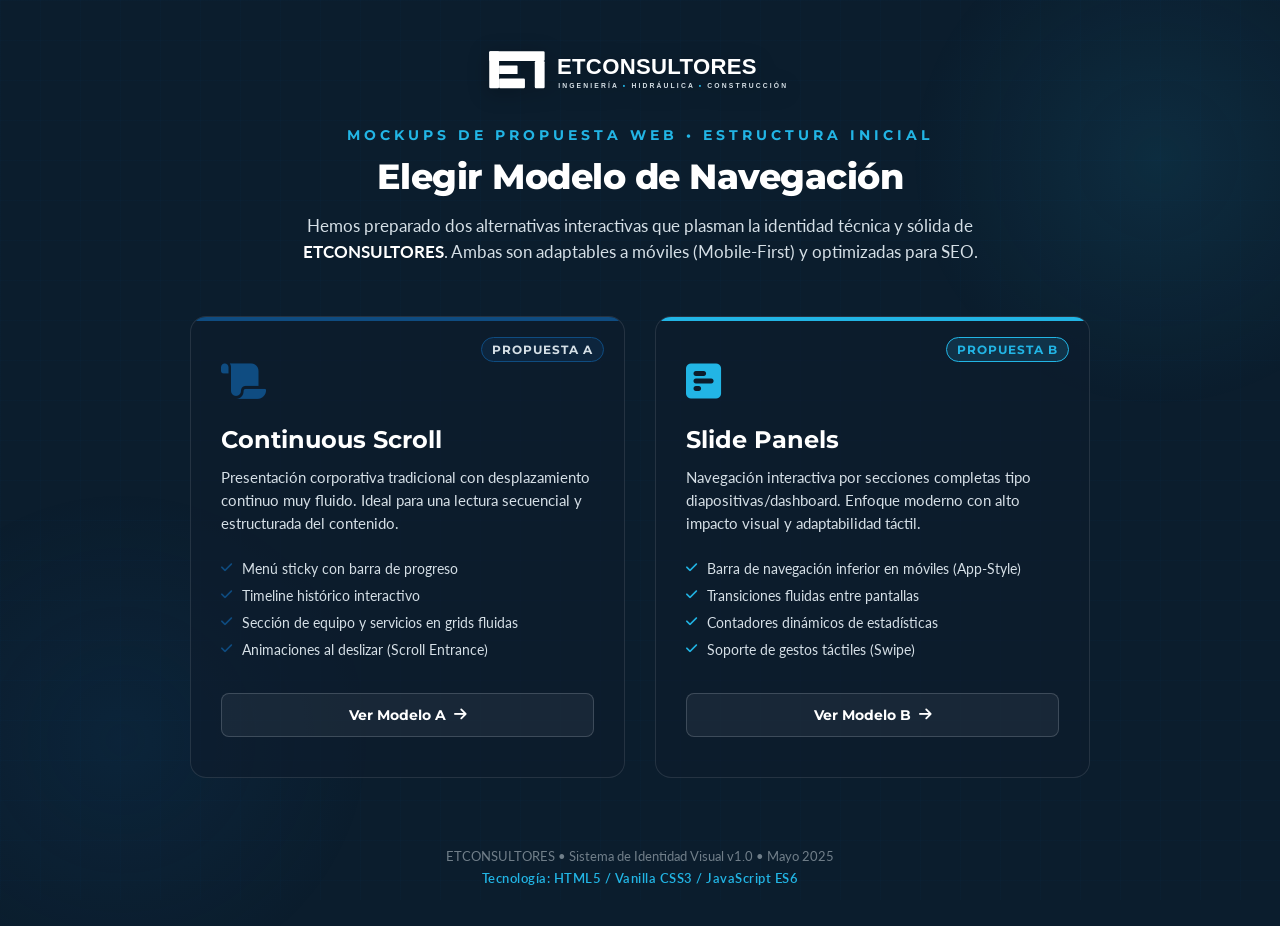
==== index.html @ f9a7a89b "feat: implement project framework with multi-model landing portal and initial site mockups" ====
<!DOCTYPE html>
<html lang="es">
<head>
  <meta charset="UTF-8">
  <meta name="viewport" content="width=device-width, initial-scale=1.0">
  <meta name="description" content="Propuesta de mockup interactivo para ETCONSULTORES. Explora dos modelos diferentes de sitio web para consultoría en ingeniería, hidráulica y construcción.">
  <title>ETCONSULTORES - Propuestas de Mockup Web</title>
  
  <!-- Preconnect to Google Fonts -->
  <link rel="preconnect" href="https://fonts.googleapis.com">
  <link rel="preconnect" href="https://fonts.gstatic.com" crossorigin>
  <link href="https://fonts.googleapis.com/css2?family=Lato:ital,wght@0,300;0,400;0,700;1,400&family=Montserrat:wght@400;600;700;800&display=swap" rel="stylesheet">
  
  <!-- FontAwesome for beautiful icons -->
  <link rel="stylesheet" href="https://cdnjs.cloudflare.com/ajax/libs/font-awesome/6.4.0/css/all.min.css">
  
  <!-- Custom Styles -->
  <link rel="stylesheet" href="portal.css">
</head>
<body>
  <!-- Background tech grid decor -->
  <div class="grid-overlay"></div>
  <div class="glow-orb-1"></div>
  <div class="glow-orb-2"></div>

  <main class="portal-container">
    <header class="portal-header">
      <div class="logo-wrapper">
        <img src="assets/logo-light.svg" alt="ETCONSULTORES Logo" class="brand-logo">
      </div>
      <p class="subtitle">MOCKUPS DE PROPUESTA WEB • ESTRUCTURA INICIAL</p>
      <h1 class="main-title">Elegir Modelo de Navegación</h1>
      <p class="description">
        Hemos preparado dos alternativas interactivas que plasman la identidad técnica y sólida de 
        <strong>ETCONSULTORES</strong>. Ambas son adaptables a móviles (Mobile-First) y optimizadas para SEO.
      </p>
    </header>

    <div class="models-grid">
      <!-- MODEL A CARD -->
      <a href="model-a/index.html" class="model-card card-a">
        <div class="card-badge">PROPUESTA A</div>
        <div class="card-icon">
          <i class="fa-solid fa-scroll"></i>
        </div>
        <h2 class="card-title">Continuous Scroll</h2>
        <p class="card-desc">
          Presentación corporativa tradicional con desplazamiento continuo muy fluido. Ideal para una lectura secuencial y estructurada del contenido.
        </p>
        <ul class="card-features">
          <li><i class="fa-solid fa-check"></i> Menú sticky con barra de progreso</li>
          <li><i class="fa-solid fa-check"></i> Timeline histórico interactivo</li>
          <li><i class="fa-solid fa-check"></i> Sección de equipo y servicios en grids fluidas</li>
          <li><i class="fa-solid fa-check"></i> Animaciones al deslizar (Scroll Entrance)</li>
        </ul>
        <span class="btn-enter">Ver Modelo A <i class="fa-solid fa-arrow-right"></i></span>
      </a>

      <!-- MODEL B CARD -->
      <a href="model-b/index.html" class="model-card card-b">
        <div class="card-badge highlight">PROPUESTA B</div>
        <div class="card-icon">
          <i class="fa-solid fa-square-poll-horizontal"></i>
        </div>
        <h2 class="card-title">Slide Panels</h2>
        <p class="card-desc">
          Navegación interactiva por secciones completas tipo diapositivas/dashboard. Enfoque moderno con alto impacto visual y adaptabilidad táctil.
        </p>
        <ul class="card-features">
          <li><i class="fa-solid fa-check"></i> Barra de navegación inferior en móviles (App-Style)</li>
          <li><i class="fa-solid fa-check"></i> Transiciones fluidas entre pantallas</li>
          <li><i class="fa-solid fa-check"></i> Contadores dinámicos de estadísticas</li>
          <li><i class="fa-solid fa-check"></i> Soporte de gestos táctiles (Swipe)</li>
        </ul>
        <span class="btn-enter">Ver Modelo B <i class="fa-solid fa-arrow-right"></i></span>
      </a>
    </div>

    <footer class="portal-footer">
      <p>ETCONSULTORES • Sistema de Identidad Visual v1.0 • Mayo 2025</p>
      <p class="tech-stack">Tecnología: HTML5 / Vanilla CSS3 / JavaScript ES6</p>
    </footer>
  </main>

  <script src="portal.js"></script>
</body>
</html>
---- portal.css ----
/* portal.css - Estilos Premium para Selección de Modelo */
:root {
  --color-dark: #0B1D2D;
  --color-medium: #0F4C81;
  --color-light-blue: #22B5E5;
  --color-gray: #D5DFE6;
  --color-white: #FFFFFF;
  --font-titles: 'Montserrat', sans-serif;
  --font-body: 'Lato', sans-serif;
}

* {
  margin: 0;
  padding: 0;
  box-sizing: border-box;
}

body {
  font-family: var(--font-body);
  background-color: var(--color-dark);
  color: var(--color-white);
  min-height: 100vh;
  display: flex;
  justify-content: center;
  align-items: center;
  overflow-x: hidden;
  position: relative;
}

/* Background Grids & Orbs */
.grid-overlay {
  position: fixed;
  top: 0;
  left: 0;
  width: 100%;
  height: 100%;
  background-image: 
    linear-gradient(rgba(15, 76, 129, 0.05) 1px, transparent 1px),
    linear-gradient(90deg, rgba(15, 76, 129, 0.05) 1px, transparent 1px);
  background-size: 40px 40px;
  z-index: 1;
  pointer-events: none;
}

.glow-orb-1 {
  position: fixed;
  top: -10%;
  right: -10%;
  width: 500px;
  height: 500px;
  background: radial-gradient(circle, rgba(34, 181, 229, 0.1) 0%, transparent 70%);
  z-index: 1;
  pointer-events: none;
}

.glow-orb-2 {
  position: fixed;
  bottom: -10%;
  left: -10%;
  width: 500px;
  height: 500px;
  background: radial-gradient(circle, rgba(15, 76, 129, 0.15) 0%, transparent 70%);
  z-index: 1;
  pointer-events: none;
}

/* Portal Container */
.portal-container {
  width: 100%;
  max-width: 1200px;
  margin: 0 auto;
  padding: 40px 20px;
  z-index: 10;
  display: flex;
  flex-direction: column;
  align-items: center;
  gap: 50px;
}

/* Header */
.portal-header {
  text-align: center;
  max-width: 700px;
  animation: fadeInDown 0.8s ease-out forwards;
}

.logo-wrapper {
  margin-bottom: 25px;
  display: flex;
  justify-content: center;
}

.brand-logo {
  max-width: 320px;
  height: auto;
  filter: drop-shadow(0 4px 10px rgba(0, 0, 0, 0.3));
}

.subtitle {
  font-family: var(--font-titles);
  color: var(--color-light-blue);
  font-size: 0.85rem;
  letter-spacing: 4px;
  font-weight: 700;
  margin-bottom: 12px;
}

.main-title {
  font-family: var(--font-titles);
  font-size: 2.2rem;
  font-weight: 800;
  margin-bottom: 15px;
  color: var(--color-white);
  letter-spacing: -0.5px;
}

.description {
  color: var(--color-gray);
  line-height: 1.6;
  font-size: 1.05rem;
}

.description strong {
  color: var(--color-white);
}

/* Models Grid */
.models-grid {
  display: grid;
  grid-template-columns: repeat(2, 1fr);
  gap: 30px;
  width: 100%;
  max-width: 900px;
  animation: fadeInUp 0.8s ease-out 0.2s forwards;
  opacity: 0;
}

/* Model Cards */
.model-card {
  background: rgba(15, 29, 45, 0.65);
  border: 1px solid rgba(213, 223, 230, 0.12);
  border-radius: 16px;
  padding: 40px 30px;
  text-decoration: none;
  color: var(--color-white);
  transition: all 0.4s cubic-bezier(0.165, 0.84, 0.44, 1);
  display: flex;
  flex-direction: column;
  position: relative;
  overflow: hidden;
  backdrop-filter: blur(10px);
}

.model-card::before {
  content: '';
  position: absolute;
  top: 0;
  left: 0;
  width: 100%;
  height: 4px;
  background-color: var(--color-medium);
  transition: background-color 0.3s;
}

.model-card.card-b::before {
  background-color: var(--color-light-blue);
}

.card-badge {
  position: absolute;
  top: 20px;
  right: 20px;
  background: rgba(15, 76, 129, 0.2);
  border: 1px solid var(--color-medium);
  color: var(--color-gray);
  padding: 4px 10px;
  border-radius: 20px;
  font-size: 0.75rem;
  font-family: var(--font-titles);
  font-weight: 700;
  letter-spacing: 1px;
}

.card-badge.highlight {
  background: rgba(34, 181, 229, 0.15);
  border: 1px solid var(--color-light-blue);
  color: var(--color-light-blue);
}

.card-icon {
  font-size: 2.5rem;
  margin-bottom: 20px;
  color: var(--color-light-blue);
}

.card-a .card-icon {
  color: var(--color-medium);
}

.card-title {
  font-family: var(--font-titles);
  font-size: 1.5rem;
  font-weight: 700;
  margin-bottom: 12px;
}

.card-desc {
  color: var(--color-gray);
  line-height: 1.5;
  font-size: 0.95rem;
  margin-bottom: 25px;
  flex-grow: 1;
}

.card-features {
  list-style: none;
  margin-bottom: 35px;
  display: flex;
  flex-direction: column;
  gap: 10px;
}

.card-features li {
  font-size: 0.9rem;
  color: var(--color-gray);
  display: flex;
  align-items: center;
  gap: 10px;
}

.card-features li i {
  font-size: 0.8rem;
  color: var(--color-light-blue);
}

.card-a .card-features li i {
  color: var(--color-medium);
}

.btn-enter {
  display: inline-flex;
  align-items: center;
  justify-content: center;
  gap: 8px;
  padding: 12px 24px;
  border-radius: 8px;
  background: rgba(255, 255, 255, 0.05);
  border: 1px solid rgba(213, 223, 230, 0.2);
  font-family: var(--font-titles);
  font-size: 0.9rem;
  font-weight: 700;
  color: var(--color-white);
  transition: all 0.3s;
  text-align: center;
}

/* Hover States */
.model-card:hover {
  transform: translateY(-8px);
  border-color: rgba(34, 181, 229, 0.4);
  box-shadow: 0 15px 35px rgba(0, 0, 0, 0.4), 0 0 25px rgba(34, 181, 229, 0.1);
  background: rgba(15, 29, 45, 0.85);
}

.card-a:hover {
  border-color: rgba(15, 76, 129, 0.5);
  box-shadow: 0 15px 35px rgba(0, 0, 0, 0.4), 0 0 25px rgba(15, 76, 129, 0.15);
}

.model-card:hover .btn-enter {
  background: var(--color-light-blue);
  border-color: var(--color-light-blue);
  color: var(--color-dark);
  box-shadow: 0 4px 15px rgba(34, 181, 229, 0.4);
}

.card-a:hover .btn-enter {
  background: var(--color-medium);
  border-color: var(--color-medium);
  color: var(--color-white);
  box-shadow: 0 4px 15px rgba(15, 76, 129, 0.4);
}

.model-card:hover .btn-enter i {
  transform: translateX(4px);
}

.btn-enter i {
  transition: transform 0.3s;
}

/* Footer */
.portal-footer {
  text-align: center;
  color: rgba(213, 223, 230, 0.5);
  font-size: 0.8rem;
  margin-top: 20px;
  display: flex;
  flex-direction: column;
  gap: 6px;
  animation: fadeIn 1s ease-out 0.4s forwards;
  opacity: 0;
}

.tech-stack {
  color: var(--color-light-blue);
  font-weight: 600;
  letter-spacing: 0.5px;
}

/* Animations */
@keyframes fadeIn {
  to { opacity: 1; }
}

@keyframes fadeInDown {
  from {
    opacity: 0;
    transform: translateY(-20px);
  }
  to {
    opacity: 1;
    transform: translateY(0);
  }
}

@keyframes fadeInUp {
  from {
    opacity: 0;
    transform: translateY(20px);
  }
  to {
    opacity: 1;
    transform: translateY(0);
  }
}

/* Responsive (Mobile-First) */
@media (max-width: 768px) {
  .models-grid {
    grid-template-columns: 1fr;
    max-width: 450px;
  }
  
  .main-title {
    font-size: 1.8rem;
  }
  
  .brand-logo {
    max-width: 260px;
  }
  
  .portal-container {
    padding: 30px 15px;
    gap: 35px;
  }
  
  .model-card {
    padding: 30px 20px;
  }
}
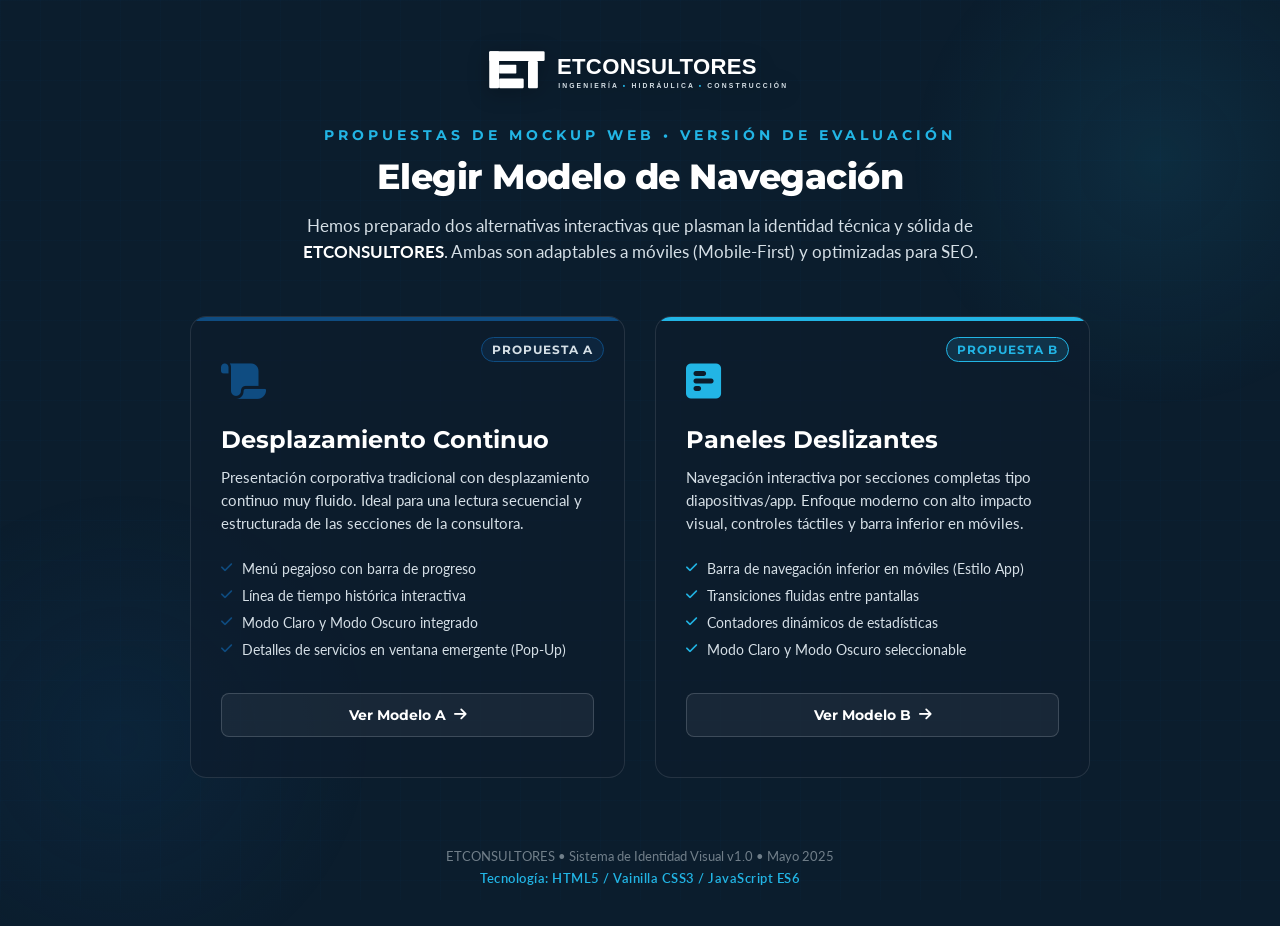
==== commit c5d41e56: "feat: implement navigation models A and B with preloader, theme switching, and branding assets" ====
--- a/index.html
+++ b/index.html
@@ -6,18 +6,31 @@
   <meta name="description" content="Propuesta de mockup interactivo para ETCONSULTORES. Explora dos modelos diferentes de sitio web para consultoría en ingeniería, hidráulica y construcción.">
   <title>ETCONSULTORES - Propuestas de Mockup Web</title>
   
+  <!-- Favicon -->
+  <link rel="icon" type="image/svg+xml" href="assets/favicon.svg">
+  
   <!-- Preconnect to Google Fonts -->
   <link rel="preconnect" href="https://fonts.googleapis.com">
   <link rel="preconnect" href="https://fonts.gstatic.com" crossorigin>
   <link href="https://fonts.googleapis.com/css2?family=Lato:ital,wght@0,300;0,400;0,700;1,400&family=Montserrat:wght@400;600;700;800&display=swap" rel="stylesheet">
   
-  <!-- FontAwesome for beautiful icons -->
+  <!-- FontAwesome for icons -->
   <link rel="stylesheet" href="https://cdnjs.cloudflare.com/ajax/libs/font-awesome/6.4.0/css/all.min.css">
   
   <!-- Custom Styles -->
   <link rel="stylesheet" href="portal.css">
 </head>
 <body>
+  <!-- Preloader -->
+  <div id="preloader" class="preloader">
+    <div class="preloader-content">
+      <div class="preloader-spinner">
+        <img src="assets/favicon.svg" alt="Cargando...">
+      </div>
+      <div class="preloader-bar"></div>
+    </div>
+  </div>
+
   <!-- Background tech grid decor -->
   <div class="grid-overlay"></div>
   <div class="glow-orb-1"></div>
@@ -26,9 +39,9 @@
   <main class="portal-container">
     <header class="portal-header">
       <div class="logo-wrapper">
-        <img src="assets/logo-light.svg" alt="ETCONSULTORES Logo" class="brand-logo">
+        <img src="assets/logo-light.svg" alt="Logo de ETCONSULTORES" class="brand-logo">
       </div>
-      <p class="subtitle">MOCKUPS DE PROPUESTA WEB • ESTRUCTURA INICIAL</p>
+      <p class="subtitle">PROPUESTAS DE MOCKUP WEB • VERSIÓN DE EVALUACIÓN</p>
       <h1 class="main-title">Elegir Modelo de Navegación</h1>
       <p class="description">
         Hemos preparado dos alternativas interactivas que plasman la identidad técnica y sólida de 
@@ -43,15 +56,15 @@
         <div class="card-icon">
           <i class="fa-solid fa-scroll"></i>
         </div>
-        <h2 class="card-title">Continuous Scroll</h2>
+        <h2 class="card-title">Desplazamiento Continuo</h2>
         <p class="card-desc">
-          Presentación corporativa tradicional con desplazamiento continuo muy fluido. Ideal para una lectura secuencial y estructurada del contenido.
+          Presentación corporativa tradicional con desplazamiento continuo muy fluido. Ideal para una lectura secuencial y estructurada de las secciones de la consultora.
         </p>
         <ul class="card-features">
-          <li><i class="fa-solid fa-check"></i> Menú sticky con barra de progreso</li>
-          <li><i class="fa-solid fa-check"></i> Timeline histórico interactivo</li>
-          <li><i class="fa-solid fa-check"></i> Sección de equipo y servicios en grids fluidas</li>
-          <li><i class="fa-solid fa-check"></i> Animaciones al deslizar (Scroll Entrance)</li>
+          <li><i class="fa-solid fa-check"></i> Menú pegajoso con barra de progreso</li>
+          <li><i class="fa-solid fa-check"></i> Línea de tiempo histórica interactiva</li>
+          <li><i class="fa-solid fa-check"></i> Modo Claro y Modo Oscuro integrado</li>
+          <li><i class="fa-solid fa-check"></i> Detalles de servicios en ventana emergente (Pop-Up)</li>
         </ul>
         <span class="btn-enter">Ver Modelo A <i class="fa-solid fa-arrow-right"></i></span>
       </a>
@@ -62,15 +75,15 @@
         <div class="card-icon">
           <i class="fa-solid fa-square-poll-horizontal"></i>
         </div>
-        <h2 class="card-title">Slide Panels</h2>
+        <h2 class="card-title">Paneles Deslizantes</h2>
         <p class="card-desc">
-          Navegación interactiva por secciones completas tipo diapositivas/dashboard. Enfoque moderno con alto impacto visual y adaptabilidad táctil.
+          Navegación interactiva por secciones completas tipo diapositivas/app. Enfoque moderno con alto impacto visual, controles táctiles y barra inferior en móviles.
         </p>
         <ul class="card-features">
-          <li><i class="fa-solid fa-check"></i> Barra de navegación inferior en móviles (App-Style)</li>
+          <li><i class="fa-solid fa-check"></i> Barra de navegación inferior en móviles (Estilo App)</li>
           <li><i class="fa-solid fa-check"></i> Transiciones fluidas entre pantallas</li>
           <li><i class="fa-solid fa-check"></i> Contadores dinámicos de estadísticas</li>
-          <li><i class="fa-solid fa-check"></i> Soporte de gestos táctiles (Swipe)</li>
+          <li><i class="fa-solid fa-check"></i> Modo Claro y Modo Oscuro seleccionable</li>
         </ul>
         <span class="btn-enter">Ver Modelo B <i class="fa-solid fa-arrow-right"></i></span>
       </a>
@@ -78,7 +91,7 @@
 
     <footer class="portal-footer">
       <p>ETCONSULTORES • Sistema de Identidad Visual v1.0 • Mayo 2025</p>
-      <p class="tech-stack">Tecnología: HTML5 / Vanilla CSS3 / JavaScript ES6</p>
+      <p class="tech-stack">Tecnología: HTML5 / Vainilla CSS3 / JavaScript ES6</p>
     </footer>
   </main>
 
--- a/portal.css
+++ b/portal.css
@@ -25,6 +25,75 @@
   align-items: center;
   overflow-x: hidden;
   position: relative;
+}
+
+/* Preloader Screen */
+.preloader {
+  position: fixed;
+  top: 0;
+  left: 0;
+  width: 100%;
+  height: 100%;
+  background-color: var(--color-dark);
+  display: flex;
+  justify-content: center;
+  align-items: center;
+  z-index: 9999;
+  transition: opacity 0.4s ease, visibility 0.4s ease;
+}
+
+.preloader.fade-out {
+  opacity: 0;
+  visibility: hidden;
+}
+
+.preloader-content {
+  display: flex;
+  flex-direction: column;
+  align-items: center;
+  gap: 20px;
+}
+
+.preloader-spinner {
+  width: 80px;
+  height: 80px;
+  animation: pulseScale 1.8s infinite ease-in-out;
+}
+
+.preloader-spinner img {
+  width: 100%;
+  height: 100%;
+}
+
+.preloader-bar {
+  width: 120px;
+  height: 3px;
+  background-color: rgba(255, 255, 255, 0.1);
+  position: relative;
+  overflow: hidden;
+  border-radius: 2px;
+}
+
+.preloader-bar::after {
+  content: '';
+  position: absolute;
+  top: 0;
+  left: 0;
+  height: 100%;
+  width: 40%;
+  background-color: var(--color-light-blue);
+  animation: loadingBar 1.5s infinite ease-in-out;
+}
+
+@keyframes pulseScale {
+  0%, 100% { transform: scale(0.95); opacity: 0.6; }
+  50% { transform: scale(1.1); opacity: 1; }
+}
+
+@keyframes loadingBar {
+  0% { left: -40%; }
+  50% { left: 100%; }
+  100% { left: 100%; }
 }
 
 /* Background Grids & Orbs */
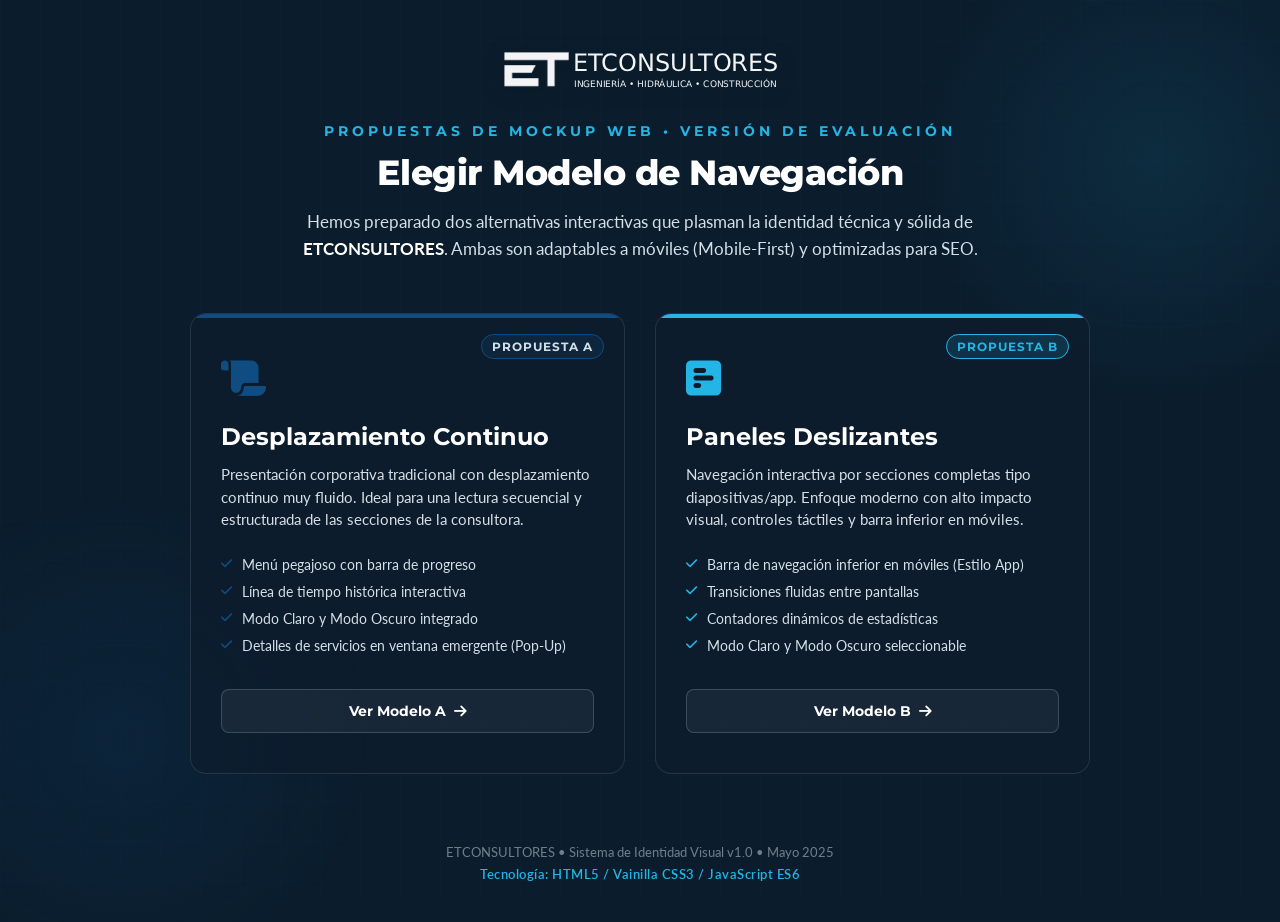
==== commit 57611706: "feat: implement model-a and model-b structures with new assets and styling" ====
--- a/index.html
+++ b/index.html
@@ -39,7 +39,7 @@
   <main class="portal-container">
     <header class="portal-header">
       <div class="logo-wrapper">
-        <img src="assets/logo-light.svg" alt="Logo de ETCONSULTORES" class="brand-logo">
+        <img src="assets/logo-light.png" alt="Logo de ETCONSULTORES" class="brand-logo">
       </div>
       <p class="subtitle">PROPUESTAS DE MOCKUP WEB • VERSIÓN DE EVALUACIÓN</p>
       <h1 class="main-title">Elegir Modelo de Navegación</h1>
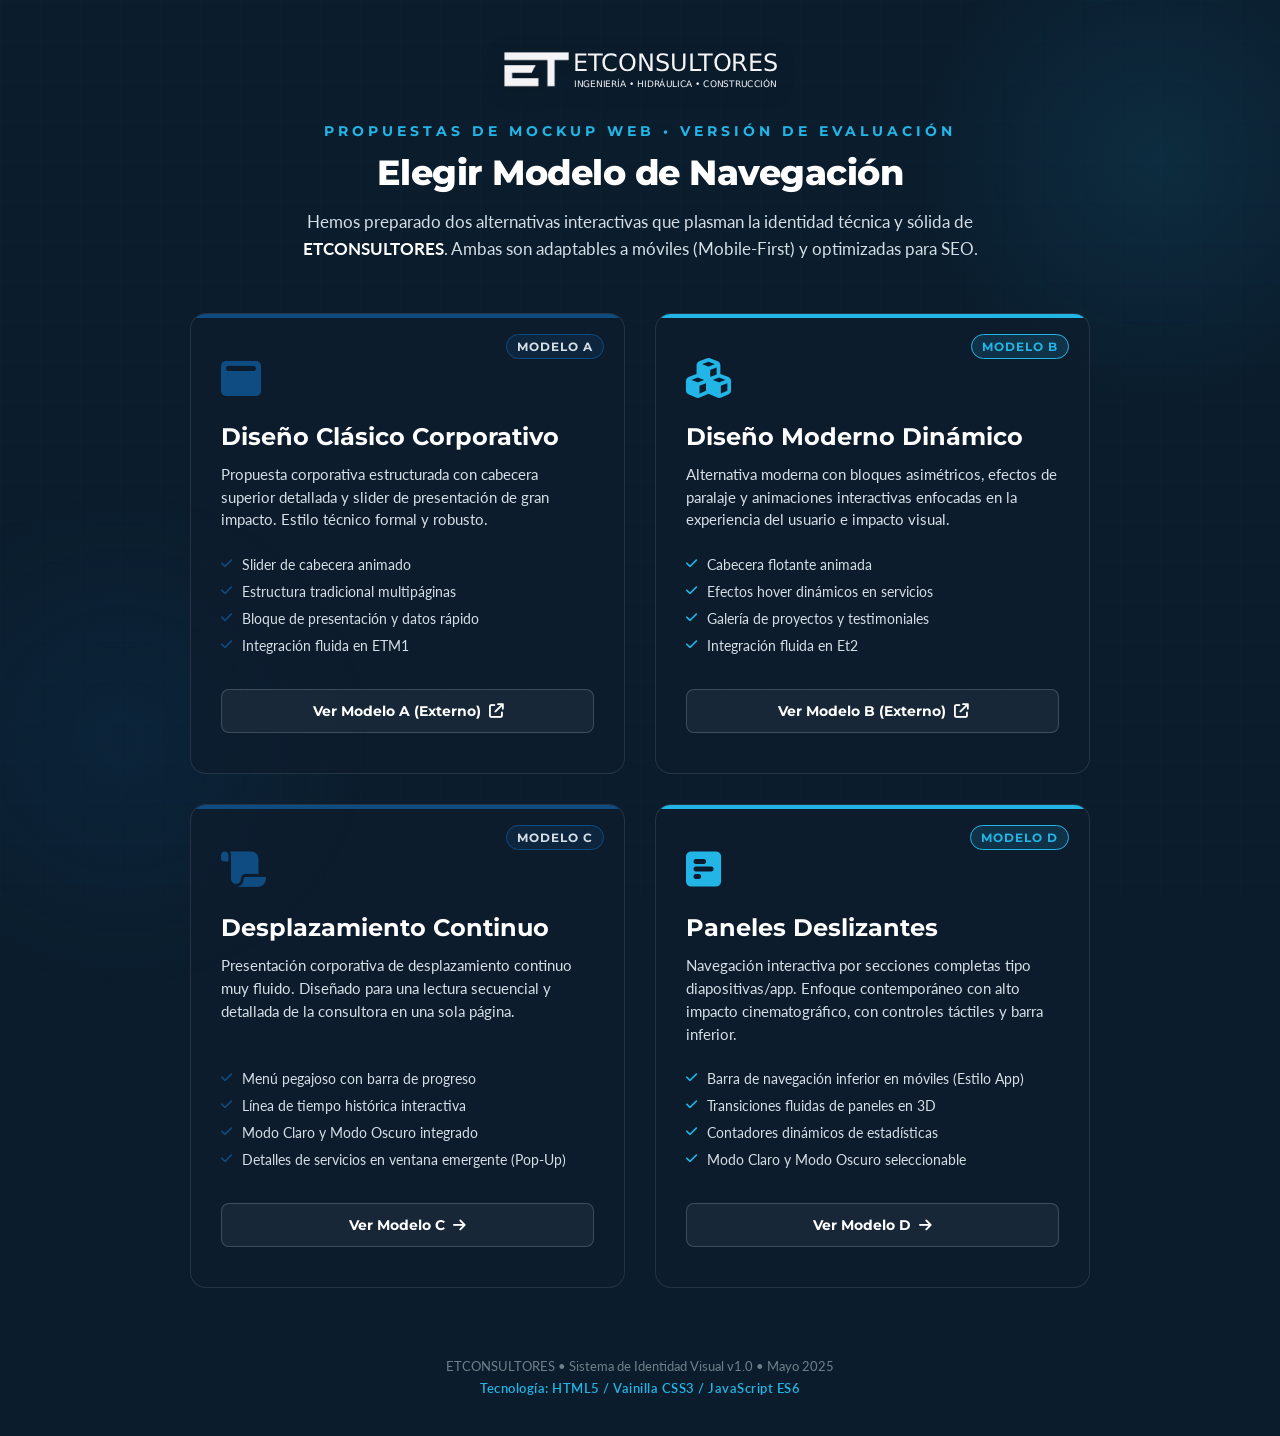
==== commit 7d64669d: "feat(copy): actualizar contenidos de Modelos C y D segun lineamientos del cliente - Actualizar subtí" ====
--- a/index.html
+++ b/index.html
@@ -50,15 +50,53 @@
     </header>
 
     <div class="models-grid">
-      <!-- MODEL A CARD -->
-      <a href="model-a/index.html" class="model-card card-a">
-        <div class="card-badge">PROPUESTA A</div>
+      <!-- MODEL A CARD (NEW - EXTERNAL) -->
+      <a href="https://diegodalera.github.io/ETM1/" target="_blank" rel="noopener" class="model-card card-a">
+        <div class="card-badge">MODELO A</div>
+        <div class="card-icon">
+          <i class="fa-solid fa-window-maximize"></i>
+        </div>
+        <h2 class="card-title">Diseño Clásico Corporativo</h2>
+        <p class="card-desc">
+          Propuesta corporativa estructurada con cabecera superior detallada y slider de presentación de gran impacto. Estilo técnico formal y robusto.
+        </p>
+        <ul class="card-features">
+          <li><i class="fa-solid fa-check"></i> Slider de cabecera animado</li>
+          <li><i class="fa-solid fa-check"></i> Estructura tradicional multipáginas</li>
+          <li><i class="fa-solid fa-check"></i> Bloque de presentación y datos rápido</li>
+          <li><i class="fa-solid fa-check"></i> Integración fluida en ETM1</li>
+        </ul>
+        <span class="btn-enter">Ver Modelo A (Externo) <i class="fa-solid fa-arrow-up-right-from-square"></i></span>
+      </a>
+
+      <!-- MODEL B CARD (NEW - EXTERNAL) -->
+      <a href="https://diegodalera.github.io/Et2/" target="_blank" rel="noopener" class="model-card card-b">
+        <div class="card-badge highlight">MODELO B</div>
+        <div class="card-icon">
+          <i class="fa-solid fa-cubes"></i>
+        </div>
+        <h2 class="card-title">Diseño Moderno Dinámico</h2>
+        <p class="card-desc">
+          Alternativa moderna con bloques asimétricos, efectos de paralaje y animaciones interactivas enfocadas en la experiencia del usuario e impacto visual.
+        </p>
+        <ul class="card-features">
+          <li><i class="fa-solid fa-check"></i> Cabecera flotante animada</li>
+          <li><i class="fa-solid fa-check"></i> Efectos hover dinámicos en servicios</li>
+          <li><i class="fa-solid fa-check"></i> Galería de proyectos y testimoniales</li>
+          <li><i class="fa-solid fa-check"></i> Integración fluida en Et2</li>
+        </ul>
+        <span class="btn-enter">Ver Modelo B (Externo) <i class="fa-solid fa-arrow-up-right-from-square"></i></span>
+      </a>
+
+      <!-- MODEL C CARD (FORMER MODEL A - LOCAL) -->
+      <a href="model-c/index.html" class="model-card card-c">
+        <div class="card-badge">MODELO C</div>
         <div class="card-icon">
           <i class="fa-solid fa-scroll"></i>
         </div>
         <h2 class="card-title">Desplazamiento Continuo</h2>
         <p class="card-desc">
-          Presentación corporativa tradicional con desplazamiento continuo muy fluido. Ideal para una lectura secuencial y estructurada de las secciones de la consultora.
+          Presentación corporativa de desplazamiento continuo muy fluido. Diseñado para una lectura secuencial y detallada de la consultora en una sola página.
         </p>
         <ul class="card-features">
           <li><i class="fa-solid fa-check"></i> Menú pegajoso con barra de progreso</li>
@@ -66,26 +104,26 @@
           <li><i class="fa-solid fa-check"></i> Modo Claro y Modo Oscuro integrado</li>
           <li><i class="fa-solid fa-check"></i> Detalles de servicios en ventana emergente (Pop-Up)</li>
         </ul>
-        <span class="btn-enter">Ver Modelo A <i class="fa-solid fa-arrow-right"></i></span>
+        <span class="btn-enter">Ver Modelo C <i class="fa-solid fa-arrow-right"></i></span>
       </a>
 
-      <!-- MODEL B CARD -->
-      <a href="model-b/index.html" class="model-card card-b">
-        <div class="card-badge highlight">PROPUESTA B</div>
+      <!-- MODEL D CARD (FORMER MODEL B - LOCAL) -->
+      <a href="model-d/index.html" class="model-card card-d">
+        <div class="card-badge highlight">MODELO D</div>
         <div class="card-icon">
           <i class="fa-solid fa-square-poll-horizontal"></i>
         </div>
         <h2 class="card-title">Paneles Deslizantes</h2>
         <p class="card-desc">
-          Navegación interactiva por secciones completas tipo diapositivas/app. Enfoque moderno con alto impacto visual, controles táctiles y barra inferior en móviles.
+          Navegación interactiva por secciones completas tipo diapositivas/app. Enfoque contemporáneo con alto impacto cinematográfico, con controles táctiles y barra inferior.
         </p>
         <ul class="card-features">
           <li><i class="fa-solid fa-check"></i> Barra de navegación inferior en móviles (Estilo App)</li>
-          <li><i class="fa-solid fa-check"></i> Transiciones fluidas entre pantallas</li>
+          <li><i class="fa-solid fa-check"></i> Transiciones fluidas de paneles en 3D</li>
           <li><i class="fa-solid fa-check"></i> Contadores dinámicos de estadísticas</li>
           <li><i class="fa-solid fa-check"></i> Modo Claro y Modo Oscuro seleccionable</li>
         </ul>
-        <span class="btn-enter">Ver Modelo B <i class="fa-solid fa-arrow-right"></i></span>
+        <span class="btn-enter">Ver Modelo D <i class="fa-solid fa-arrow-right"></i></span>
       </a>
     </div>
 
--- a/portal.css
+++ b/portal.css
@@ -231,7 +231,8 @@
   transition: background-color 0.3s;
 }
 
-.model-card.card-b::before {
+.model-card.card-b::before,
+.model-card.card-d::before {
   background-color: var(--color-light-blue);
 }
 
@@ -262,7 +263,8 @@
   color: var(--color-light-blue);
 }
 
-.card-a .card-icon {
+.card-a .card-icon,
+.card-c .card-icon {
   color: var(--color-medium);
 }
 
@@ -302,7 +304,8 @@
   color: var(--color-light-blue);
 }
 
-.card-a .card-features li i {
+.card-a .card-features li i,
+.card-c .card-features li i {
   color: var(--color-medium);
 }
 
@@ -331,7 +334,8 @@
   background: rgba(15, 29, 45, 0.85);
 }
 
-.card-a:hover {
+.card-a:hover,
+.card-c:hover {
   border-color: rgba(15, 76, 129, 0.5);
   box-shadow: 0 15px 35px rgba(0, 0, 0, 0.4), 0 0 25px rgba(15, 76, 129, 0.15);
 }
@@ -343,7 +347,8 @@
   box-shadow: 0 4px 15px rgba(34, 181, 229, 0.4);
 }
 
-.card-a:hover .btn-enter {
+.card-a:hover .btn-enter,
+.card-c:hover .btn-enter {
   background: var(--color-medium);
   border-color: var(--color-medium);
   color: var(--color-white);
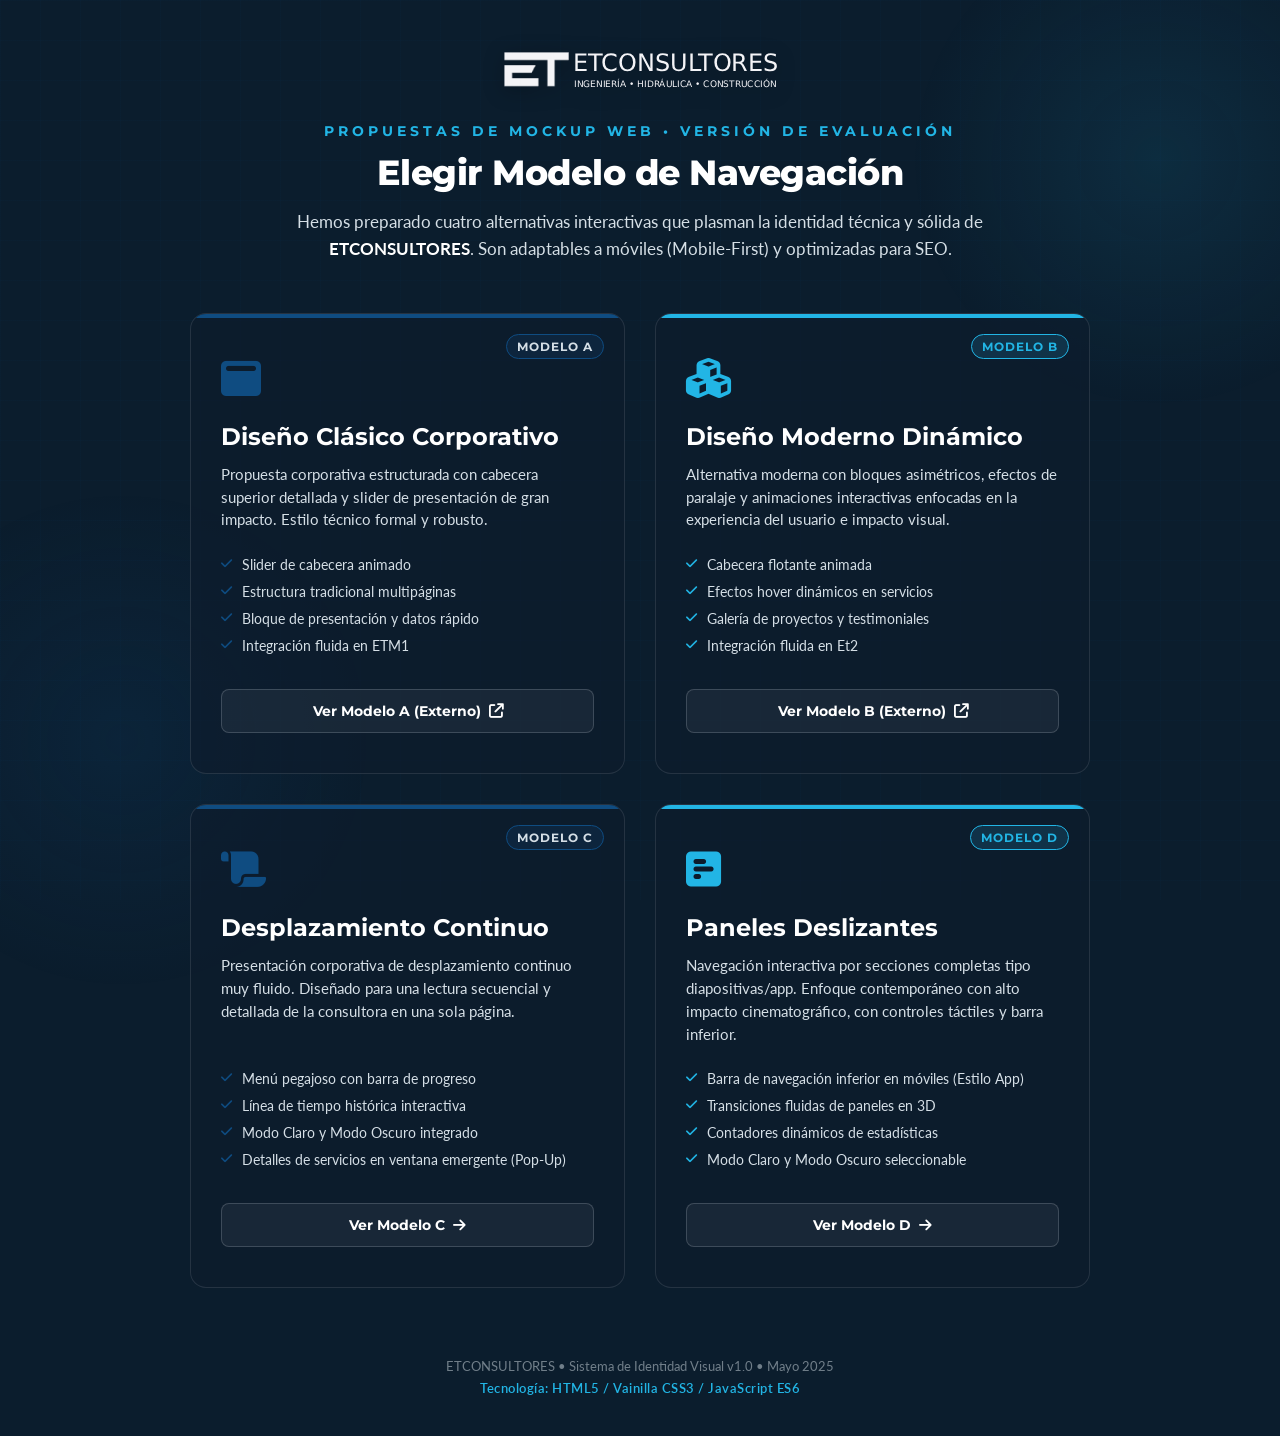
==== commit 0434b72a: "feat: update landing page to include two additional mockup design options and improve code formattin" ====
--- a/index.html
+++ b/index.html
@@ -1,25 +1,30 @@
 <!DOCTYPE html>
 <html lang="es">
+
 <head>
   <meta charset="UTF-8">
   <meta name="viewport" content="width=device-width, initial-scale=1.0">
-  <meta name="description" content="Propuesta de mockup interactivo para ETCONSULTORES. Explora dos modelos diferentes de sitio web para consultoría en ingeniería, hidráulica y construcción.">
+  <meta name="description"
+    content="Propuesta de mockup interactivo para ETCONSULTORES. Explora dos modelos diferentes de sitio web para consultoría en ingeniería, hidráulica y construcción.">
   <title>ETCONSULTORES - Propuestas de Mockup Web</title>
-  
+
   <!-- Favicon -->
   <link rel="icon" type="image/svg+xml" href="assets/favicon.svg">
-  
+
   <!-- Preconnect to Google Fonts -->
   <link rel="preconnect" href="https://fonts.googleapis.com">
   <link rel="preconnect" href="https://fonts.gstatic.com" crossorigin>
-  <link href="https://fonts.googleapis.com/css2?family=Lato:ital,wght@0,300;0,400;0,700;1,400&family=Montserrat:wght@400;600;700;800&display=swap" rel="stylesheet">
-  
+  <link
+    href="https://fonts.googleapis.com/css2?family=Lato:ital,wght@0,300;0,400;0,700;1,400&family=Montserrat:wght@400;600;700;800&display=swap"
+    rel="stylesheet">
+
   <!-- FontAwesome for icons -->
   <link rel="stylesheet" href="https://cdnjs.cloudflare.com/ajax/libs/font-awesome/6.4.0/css/all.min.css">
-  
+
   <!-- Custom Styles -->
   <link rel="stylesheet" href="portal.css">
 </head>
+
 <body>
   <!-- Preloader -->
   <div id="preloader" class="preloader">
@@ -44,8 +49,8 @@
       <p class="subtitle">PROPUESTAS DE MOCKUP WEB • VERSIÓN DE EVALUACIÓN</p>
       <h1 class="main-title">Elegir Modelo de Navegación</h1>
       <p class="description">
-        Hemos preparado dos alternativas interactivas que plasman la identidad técnica y sólida de 
-        <strong>ETCONSULTORES</strong>. Ambas son adaptables a móviles (Mobile-First) y optimizadas para SEO.
+        Hemos preparado cuatro alternativas interactivas que plasman la identidad técnica y sólida de
+        <strong>ETCONSULTORES</strong>. Son adaptables a móviles (Mobile-First) y optimizadas para SEO.
       </p>
     </header>
 
@@ -58,7 +63,8 @@
         </div>
         <h2 class="card-title">Diseño Clásico Corporativo</h2>
         <p class="card-desc">
-          Propuesta corporativa estructurada con cabecera superior detallada y slider de presentación de gran impacto. Estilo técnico formal y robusto.
+          Propuesta corporativa estructurada con cabecera superior detallada y slider de presentación de gran impacto.
+          Estilo técnico formal y robusto.
         </p>
         <ul class="card-features">
           <li><i class="fa-solid fa-check"></i> Slider de cabecera animado</li>
@@ -77,7 +83,8 @@
         </div>
         <h2 class="card-title">Diseño Moderno Dinámico</h2>
         <p class="card-desc">
-          Alternativa moderna con bloques asimétricos, efectos de paralaje y animaciones interactivas enfocadas en la experiencia del usuario e impacto visual.
+          Alternativa moderna con bloques asimétricos, efectos de paralaje y animaciones interactivas enfocadas en la
+          experiencia del usuario e impacto visual.
         </p>
         <ul class="card-features">
           <li><i class="fa-solid fa-check"></i> Cabecera flotante animada</li>
@@ -96,7 +103,8 @@
         </div>
         <h2 class="card-title">Desplazamiento Continuo</h2>
         <p class="card-desc">
-          Presentación corporativa de desplazamiento continuo muy fluido. Diseñado para una lectura secuencial y detallada de la consultora en una sola página.
+          Presentación corporativa de desplazamiento continuo muy fluido. Diseñado para una lectura secuencial y
+          detallada de la consultora en una sola página.
         </p>
         <ul class="card-features">
           <li><i class="fa-solid fa-check"></i> Menú pegajoso con barra de progreso</li>
@@ -115,7 +123,8 @@
         </div>
         <h2 class="card-title">Paneles Deslizantes</h2>
         <p class="card-desc">
-          Navegación interactiva por secciones completas tipo diapositivas/app. Enfoque contemporáneo con alto impacto cinematográfico, con controles táctiles y barra inferior.
+          Navegación interactiva por secciones completas tipo diapositivas/app. Enfoque contemporáneo con alto impacto
+          cinematográfico, con controles táctiles y barra inferior.
         </p>
         <ul class="card-features">
           <li><i class="fa-solid fa-check"></i> Barra de navegación inferior en móviles (Estilo App)</li>
@@ -135,4 +144,5 @@
 
   <script src="portal.js"></script>
 </body>
-</html>
+
+</html>
